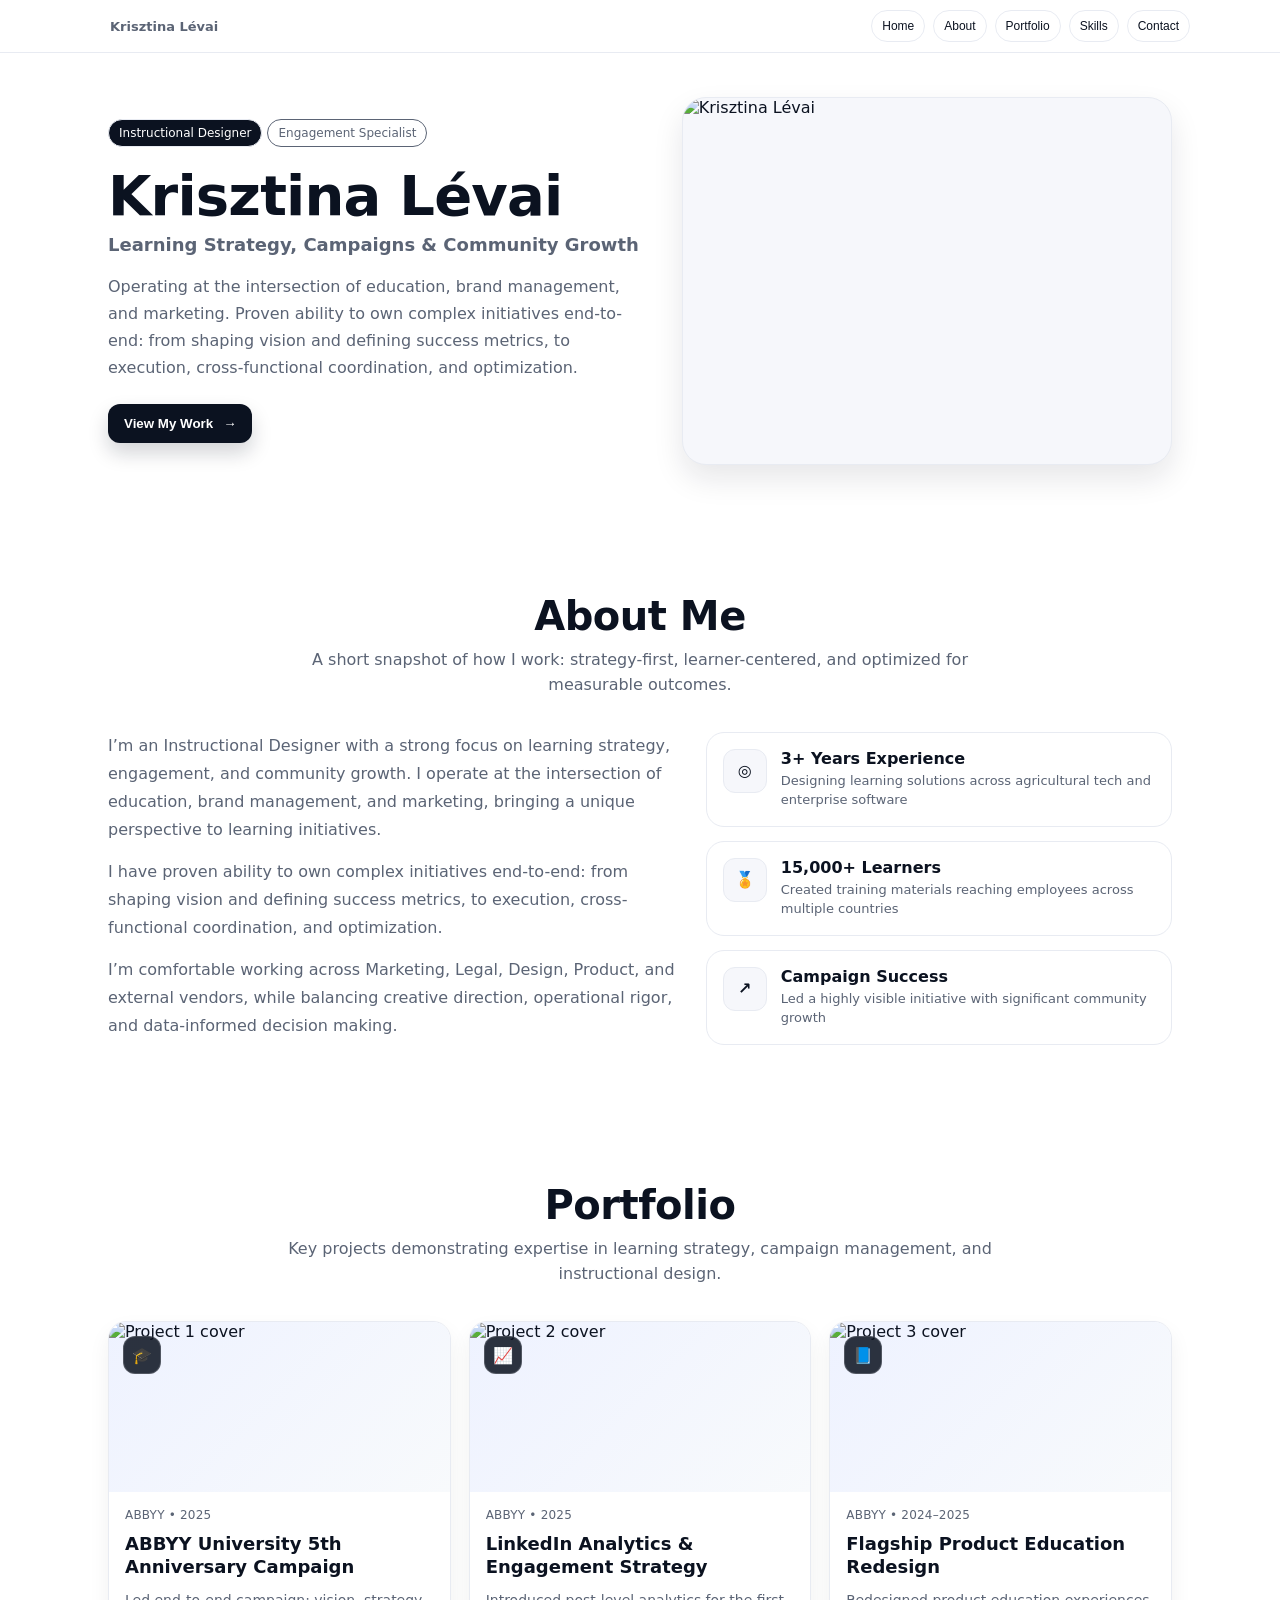
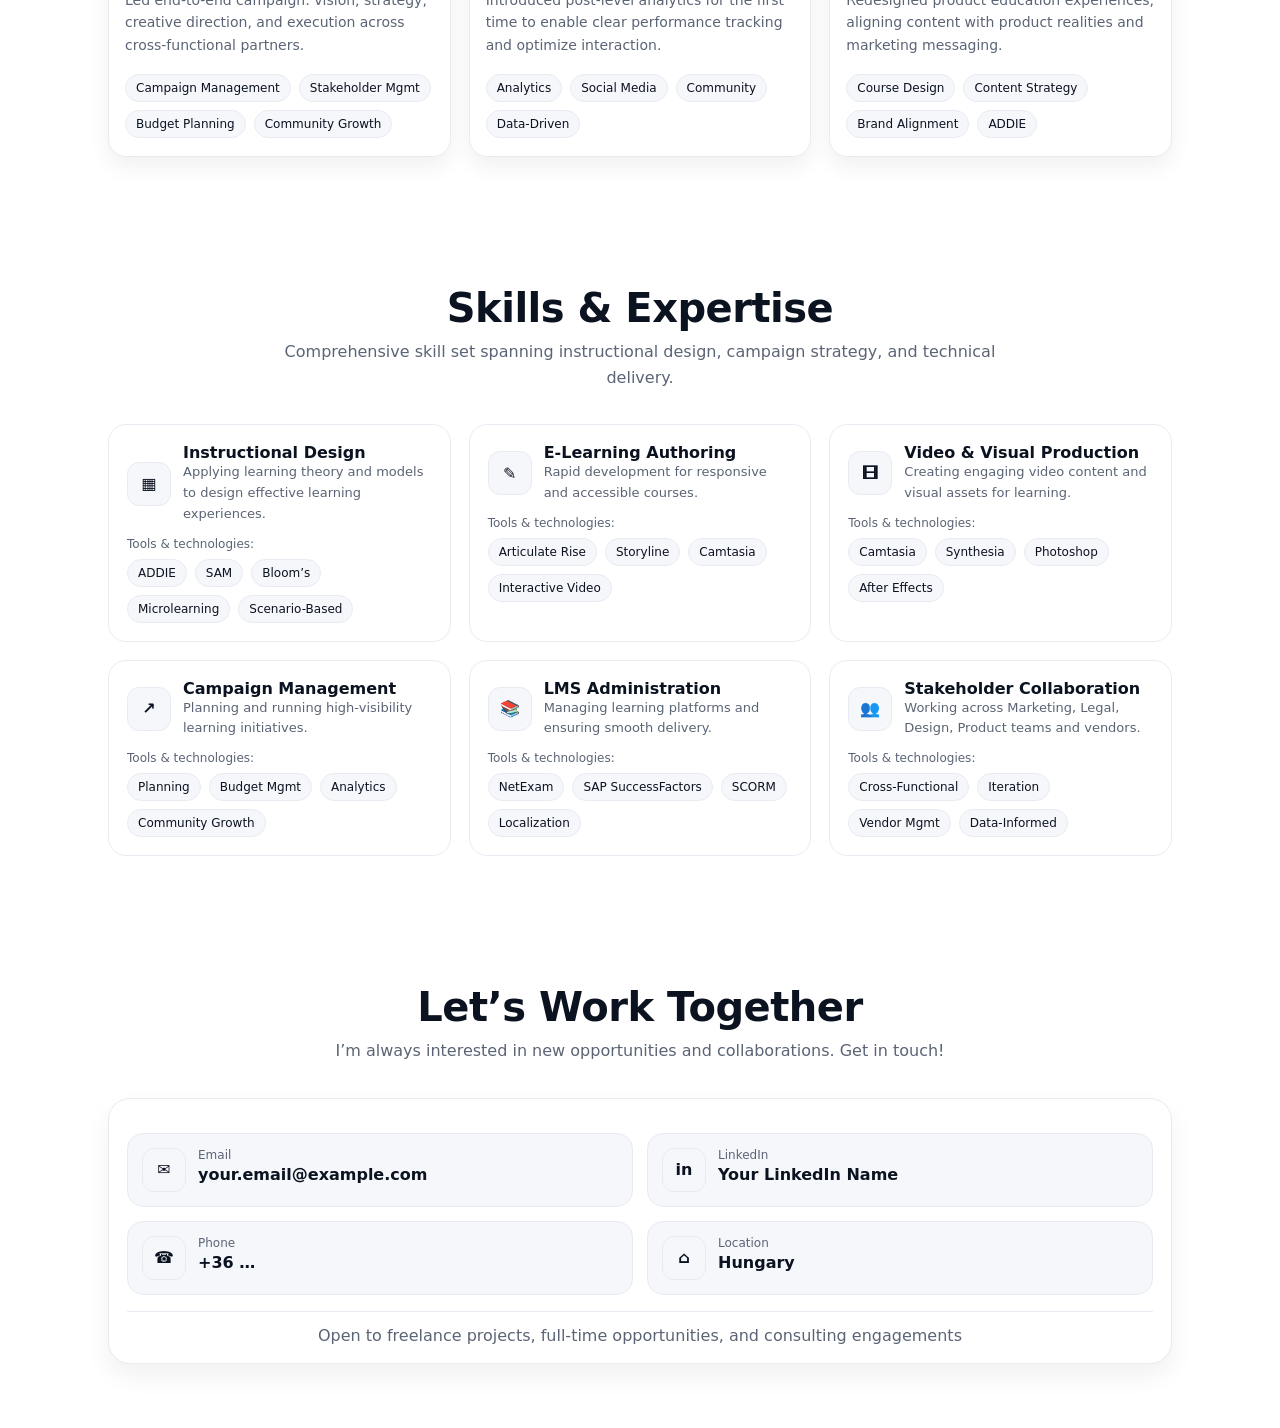
==== index.html @ eacc85f7 "git commit -m "Initial commit"" ====
<!doctype html>
<html lang="en">
<head>
  <meta charset="utf-8" />
  <meta name="viewport" content="width=device-width,initial-scale=1" />
  <title>Krisztina Lévai – Instructional Designer</title>

  <link rel="stylesheet" href="css/styles.css" />
</head>

<body>
  <!-- Sticky quick nav -->
  <header class="topbar">
    <div class="wrap topbar__inner">
      <div class="brand">
        <span class="brand__sub">Krisztina Lévai</span>
      </div>

      <nav class="nav">
        <button class="nav__btn" data-jump="home">Home</button>
        <button class="nav__btn" data-jump="about">About</button>
        <button class="nav__btn" data-jump="portfolio">Portfolio</button>
        <button class="nav__btn" data-jump="skills">Skills</button>
        <button class="nav__btn" data-jump="contact">Contact</button>
      </nav>
    </div>
  </header>

  <!-- HERO -->
  <main>
    <section id="home" class="section hero">
      <div class="wrap hero__grid">
        <div>
          <span class="pill pill--inline">Instructional Designer</span><span class="pill pill--secondary">Engagement Specialist</span>

          <h1 class="hero__title">Krisztina Lévai</h1>
          <p class="hero__subtitle">Learning Strategy, Campaigns &amp; Community Growth</p>

          <p class="hero__lead">
            Operating at the intersection of education, brand management, and marketing.
            Proven ability to own complex initiatives end-to-end: from shaping vision and defining
            success metrics, to execution, cross-functional coordination, and optimization.
          </p>

          <button class="btn" data-jump="portfolio" aria-label="View My Work">
            <span>View My Work</span> →
          </button>
        </div>

        <div class="photo" aria-label="Profile image">
          <img src="assets/PFP.jpeg" alt="Krisztina Lévai" />
        </div>
      </div>
    </section>

    <!-- ABOUT -->
    <section id="about" class="section">
      <div class="wrap">
        <h2 class="section__title">About Me</h2>
        <p class="section__note">
          A short snapshot of how I work: strategy-first, learner-centered, and optimized for measurable outcomes.
        </p>

        <div class="about__grid">
          <div class="about__text">
            <p>
              I’m an Instructional Designer with a strong focus on learning strategy, engagement,
              and community growth. I operate at the intersection of education, brand management,
              and marketing, bringing a unique perspective to learning initiatives.
            </p>
            <p>
              I have proven ability to own complex initiatives end-to-end: from shaping vision and
              defining success metrics, to execution, cross-functional coordination, and optimization.
            </p>
            <p>
              I’m comfortable working across Marketing, Legal, Design, Product, and external vendors,
              while balancing creative direction, operational rigor, and data-informed decision making.
            </p>
          </div>

          <div class="stats">
            <div class="stat">
              <div class="iconBox">◎</div>
              <div>
                <h3>3+ Years Experience</h3>
                <p>Designing learning solutions across agricultural tech and enterprise software</p>
              </div>
            </div>

            <div class="stat">
              <div class="iconBox">🏅</div>
              <div>
                <h3>15,000+ Learners</h3>
                <p>Created training materials reaching employees across multiple countries</p>
              </div>
            </div>

            <div class="stat">
              <div class="iconBox">↗</div>
              <div>
                <h3>Campaign Success</h3>
                <p>Led a highly visible initiative with significant community growth</p>
              </div>
            </div>
          </div>
        </div>

      </div>
    </section>

    <!-- PORTFOLIO -->
    <section id="portfolio" class="section">
      <div class="wrap">
        <h2 class="section__title">Portfolio</h2>
        <p class="section__note">
          Key projects demonstrating expertise in learning strategy, campaign management, and instructional design.
        </p>

        <div class="cards3">
          <article class="card">
            <div class="card__media">
              <img src="assets/images/project1.jpg" alt="Project 1 cover" />
              <div class="badgeIcon">🎓</div>
            </div>
            <div class="card__body">
              <div class="meta">ABBYY • 2025</div>
              <h3>ABBYY University 5th Anniversary Campaign</h3>
              <p>
                Led end-to-end campaign: vision, strategy, creative direction, and execution across cross-functional partners.
              </p>
              <div class="chips">
                <span class="chip">Campaign Management</span>
                <span class="chip">Stakeholder Mgmt</span>
                <span class="chip">Budget Planning</span>
                <span class="chip">Community Growth</span>
              </div>
            </div>
          </article>

          <article class="card">
            <div class="card__media">
              <img src="assets/images/project2.jpg" alt="Project 2 cover" />
              <div class="badgeIcon">📈</div>
            </div>
            <div class="card__body">
              <div class="meta">ABBYY • 2025</div>
              <h3>LinkedIn Analytics &amp; Engagement Strategy</h3>
              <p>
                Introduced post-level analytics for the first time to enable clear performance tracking and optimize interaction.
              </p>
              <div class="chips">
                <span class="chip">Analytics</span>
                <span class="chip">Social Media</span>
                <span class="chip">Community</span>
                <span class="chip">Data-Driven</span>
              </div>
            </div>
          </article>

          <article class="card">
            <div class="card__media">
              <img src="assets/images/project3.jpg" alt="Project 3 cover" />
              <div class="badgeIcon">📘</div>
            </div>
            <div class="card__body">
              <div class="meta">ABBYY • 2024–2025</div>
              <h3>Flagship Product Education Redesign</h3>
              <p>
                Redesigned product education experiences, aligning content with product realities and marketing messaging.
              </p>
              <div class="chips">
                <span class="chip">Course Design</span>
                <span class="chip">Content Strategy</span>
                <span class="chip">Brand Alignment</span>
                <span class="chip">ADDIE</span>
              </div>
            </div>
          </article>
        </div>

      </div>
    </section>

    <!-- SKILLS -->
    <section id="skills" class="section">
      <div class="wrap">
        <h2 class="section__title">Skills &amp; Expertise</h2>
        <p class="section__note">
          Comprehensive skill set spanning instructional design, campaign strategy, and technical delivery.
        </p>

        <div class="skillsGrid">
          <div class="skill">
            <div class="skill__head">
              <div class="iconBox">▦</div>
              <div>
                <h3>Instructional Design</h3>
                <p>Applying learning theory and models to design effective learning experiences.</p>
              </div>
            </div>
            <div class="subLabel">Tools &amp; technologies:</div>
            <div class="chips">
              <span class="chip">ADDIE</span><span class="chip">SAM</span><span class="chip">Bloom’s</span>
              <span class="chip">Microlearning</span><span class="chip">Scenario-Based</span>
            </div>
          </div>

          <div class="skill">
            <div class="skill__head">
              <div class="iconBox">✎</div>
              <div>
                <h3>E-Learning Authoring</h3>
                <p>Rapid development for responsive and accessible courses.</p>
              </div>
            </div>
            <div class="subLabel">Tools &amp; technologies:</div>
            <div class="chips">
              <span class="chip">Articulate Rise</span><span class="chip">Storyline</span><span class="chip">Camtasia</span>
              <span class="chip">Interactive Video</span>
            </div>
          </div>

          <div class="skill">
            <div class="skill__head">
              <div class="iconBox">🎞</div>
              <div>
                <h3>Video &amp; Visual Production</h3>
                <p>Creating engaging video content and visual assets for learning.</p>
              </div>
            </div>
            <div class="subLabel">Tools &amp; technologies:</div>
            <div class="chips">
              <span class="chip">Camtasia</span><span class="chip">Synthesia</span><span class="chip">Photoshop</span>
              <span class="chip">After Effects</span>
            </div>
          </div>

          <div class="skill">
            <div class="skill__head">
              <div class="iconBox">↗</div>
              <div>
                <h3>Campaign Management</h3>
                <p>Planning and running high-visibility learning initiatives.</p>
              </div>
            </div>
            <div class="subLabel">Tools &amp; technologies:</div>
            <div class="chips">
              <span class="chip">Planning</span><span class="chip">Budget Mgmt</span><span class="chip">Analytics</span>
              <span class="chip">Community Growth</span>
            </div>
          </div>

          <div class="skill">
            <div class="skill__head">
              <div class="iconBox">📚</div>
              <div>
                <h3>LMS Administration</h3>
                <p>Managing learning platforms and ensuring smooth delivery.</p>
              </div>
            </div>
            <div class="subLabel">Tools &amp; technologies:</div>
            <div class="chips">
              <span class="chip">NetExam</span><span class="chip">SAP SuccessFactors</span><span class="chip">SCORM</span>
              <span class="chip">Localization</span>
            </div>
          </div>

          <div class="skill">
            <div class="skill__head">
              <div class="iconBox">👥</div>
              <div>
                <h3>Stakeholder Collaboration</h3>
                <p>Working across Marketing, Legal, Design, Product teams and vendors.</p>
              </div>
            </div>
            <div class="subLabel">Tools &amp; technologies:</div>
            <div class="chips">
              <span class="chip">Cross-Functional</span><span class="chip">Iteration</span><span class="chip">Vendor Mgmt</span>
              <span class="chip">Data-Informed</span>
            </div>
          </div>
        </div>

      </div>
    </section>

    <!-- CONTACT -->
    <section id="contact" class="section">
      <div class="wrap">
        <h2 class="section__title">Let’s Work Together</h2>
        <p class="section__note">
          I’m always interested in new opportunities and collaborations. Get in touch!
        </p>

        <div class="contactCard">
          <div class="contactGrid">
            <div class="contactItem">
              <div class="iconBox">✉</div>
              <div>
                <p class="label">Email</p>
                <p class="value">your.email@example.com</p>
              </div>
            </div>

            <div class="contactItem">
              <div class="iconBox">in</div>
              <div>
                <p class="label">LinkedIn</p>
                <p class="value">Your LinkedIn Name</p>
              </div>
            </div>

            <div class="contactItem">
              <div class="iconBox">☎</div>
              <div>
                <p class="label">Phone</p>
                <p class="value">+36 …</p>
              </div>
            </div>

            <div class="contactItem">
              <div class="iconBox">⌂</div>
              <div>
                <p class="label">Location</p>
                <p class="value">Hungary</p>
              </div>
            </div>
          </div>

          <div class="contactFooter">
            Open to freelance projects, full-time opportunities, and consulting engagements
          </div>
        </div>
      </div>
    </section>
  </main>

  <script src="js/main.js"></script>
</body>
</html>
---- css/styles.css ----
:root{
  --bg:#ffffff;
  --ink:#0b1220;
  --muted:#5b6475;
  --line:#e8ebf2;
  --card:#ffffff;
  --soft:#f6f7fb;
  --shadow:0 14px 30px rgba(15, 23, 42, .10);
  --radius:18px;
  --max:1100px;
  --btn:#0b1220;
  --btnText:#ffffff;
}

*{box-sizing:border-box}
html{scroll-behavior:smooth}
body{
  margin:0;
  font-family: ui-sans-serif, system-ui, -apple-system, Segoe UI, Roboto, Helvetica, Arial;
  background:var(--bg);
  color:var(--ink);
}

.wrap{
  max-width:var(--max);
  margin:0 auto;
  padding:0 18px;
}

.section{
  padding:64px 0;
}

/* Topbar */
.topbar{
  position:sticky;
  top:0;
  z-index:50;
  background:rgba(255,255,255,.86);
  backdrop-filter: blur(10px);
  border-bottom:1px solid var(--line);
}
.topbar__inner{
  display:flex;
  gap:10px;
  align-items:center;
  justify-content:space-between;
  padding:10px 0;
}
.brand{display:flex; gap:10px; align-items:center; font-weight:800;}
.brand__sub{font-size:13px;color:var(--muted);font-weight:650;margin-left:20px}

.pill{
  font-size:12px;
  padding:6px 10px;
  border-radius:999px;
  background:#0b1220;
  color:#fff;
  border:1px solid var(--line);
  white-space:nowrap;
  margin-right: 5px;
}
.pill--inline{display:inline-flex; margin-bottom:10px}
.pill--secondary{
  background:transparent;
  border-color:var(--muted);
  color:var(--muted)
}

.nav{display:flex; gap:8px; flex-wrap:wrap; justify-content:flex-end;}
.nav__btn{
  border:1px solid var(--line);
  background:#fff;
  padding:8px 10px;
  border-radius:999px;
  cursor:pointer;
  font-size:12px;
  color:var(--ink);
}
.nav__btn:hover{background:var(--soft)}

/* Hero */
.hero{padding-top:44px}
.hero__grid{
  display:grid;
  grid-template-columns: 1.05fr .95fr;
  gap:32px;
  align-items:center;
}
@media (max-width: 900px){ .hero__grid{grid-template-columns:1fr;} }

.hero__title{
  margin:10px 0 8px;
  font-size:56px;
  line-height:1.05;
  letter-spacing:-.8px;
}
@media (max-width: 600px){ .hero__title{font-size:40px;} }

.hero__subtitle{
  font-size:18px;
  color:var(--muted);
  margin:0 0 18px;
  font-weight:650;
}
.hero__lead{
  color:var(--muted);
  line-height:1.7;
  margin:0 0 22px;
  max-width:54ch;
}

.btn{
  display:inline-flex;
  align-items:center;
  gap:10px;
  border:0;
  background:var(--btn);
  color:var(--btnText);
  padding:12px 16px;
  border-radius:12px;
  cursor:pointer;
  font-weight:750;
  box-shadow:0 10px 20px rgba(11,18,32,.18);
}

.photo{
  width:100%;
  border-radius:24px;
  overflow:hidden;
  background:var(--soft);
  border:1px solid var(--line);
  box-shadow: var(--shadow);
  aspect-ratio: 4 / 3;
}
.photo img{
  width:100%;
  height:100%;
  object-fit:cover;
  object-position: center 30%;
  display:block;
}

/* Section headings */
.section__title{
  font-size:40px;
  margin:0 0 8px;
  letter-spacing:-.5px;
  text-align:center;
}
.section__note{
  margin:0 auto 34px;
  color:var(--muted);
  text-align:center;
  max-width:70ch;
  line-height:1.6;
}

/* About */
.about__grid{
  display:grid;
  grid-template-columns: 1.1fr .9fr;
  gap:28px;
  align-items:start;
}
@media (max-width: 900px){ .about__grid{grid-template-columns:1fr;} }

.about__text p{
  color:var(--muted);
  line-height:1.75;
  margin:0 0 14px;
}

.stats{display:grid; gap:14px;}
.stat{
  border:1px solid var(--line);
  border-radius: var(--radius);
  background:#fff;
  padding:16px;
  display:flex;
  gap:14px;
  align-items:flex-start;
}
.iconBox{
  width:44px; height:44px;
  border-radius:12px;
  background:var(--soft);
  border:1px solid var(--line);
  display:flex;
  align-items:center;
  justify-content:center;
  flex:0 0 auto;
  font-weight:900;
  color:var(--ink);
}
.stat h3{margin:0; font-size:16px;}
.stat p{margin:3px 0 0; font-size:13px; color:var(--muted); line-height:1.5;}

/* Portfolio cards */
.cards3{
  display:grid;
  grid-template-columns: repeat(3, 1fr);
  gap:18px;
}
@media (max-width: 980px){ .cards3{grid-template-columns:1fr;} }

.card{
  border:1px solid var(--line);
  border-radius: var(--radius);
  background:var(--card);
  overflow:hidden;
  box-shadow: 0 10px 22px rgba(15,23,42,.06);
  display:flex;
  flex-direction:column;
  min-height:420px;
}
.card__media{
  position:relative;
  height:170px;
  background:linear-gradient(135deg, #eef2ff, #f8fafc);
}
.card__media img{
  width:100%;
  height:100%;
  object-fit:cover;
  display:block;
}
.badgeIcon{
  position:absolute;
  left:14px; top:14px;
  width:38px; height:38px;
  border-radius:12px;
  display:flex;
  align-items:center;
  justify-content:center;
  background:rgba(11,18,32,.86);
  color:#fff;
  font-weight:900;
  border:1px solid rgba(255,255,255,.18);
}
.card__body{
  padding:16px 16px 18px;
  display:flex;
  flex-direction:column;
  gap:10px;
  flex:1;
}
.meta{
  font-size:12px;
  color:var(--muted);
  letter-spacing:.2px;
  text-transform:uppercase;
}
.card h3{margin:0; font-size:18px; line-height:1.3;}
.card p{margin:0; color:var(--muted); line-height:1.6; font-size:14px;}

/* Chips */
.chips{
  margin-top:auto;
  display:flex;
  flex-wrap:wrap;
  gap:8px;
  padding-top:8px;
}
.chip{
  font-size:12px;
  padding:6px 10px;
  border-radius:999px;
  border:1px solid var(--line);
  background:var(--soft);
  color:var(--ink);
  white-space:nowrap;
}

/* Skills */
.skillsGrid{
  display:grid;
  grid-template-columns: repeat(3, 1fr);
  gap:18px;
  margin-top:22px;
}
@media (max-width: 980px){ .skillsGrid{grid-template-columns:1fr;} }

.skill{
  border:1px solid var(--line);
  border-radius: var(--radius);
  background:#fff;
  padding:18px;
}
.skill__head{
  display:flex;
  align-items:center;
  gap:12px;
  margin-bottom:10px;
}
.skill h3{margin:0; font-size:16px;}
.skill p{margin:0; color:var(--muted); line-height:1.6; font-size:13px;}
.subLabel{
  margin-top:12px;
  font-size:12px;
  color:var(--muted);
}

/* Contact */
.contactCard{
  border:1px solid var(--line);
  border-radius: 22px;
  padding:18px;
  background:#fff;
  box-shadow: 0 12px 26px rgba(15,23,42,.06);
}
.contactGrid{
  display:grid;
  grid-template-columns: repeat(2, 1fr);
  gap:14px;
  margin-top:16px;
}
@media (max-width: 760px){ .contactGrid{grid-template-columns:1fr;} }

.contactItem{
  border:1px solid var(--line);
  border-radius:16px;
  padding:14px;
  display:flex;
  gap:12px;
  align-items:flex-start;
  background:var(--soft);
}
.label{font-size:12px; color:var(--muted); margin:0 0 3px;}
.value{margin:0; font-weight:800;}

.contactFooter{
  margin-top:16px;
  padding-top:14px;
  border-top:1px solid var(--line);
  text-align:center;
  color:var(--muted);
}

/* Jump highlight */
.flash{animation: flash 1.2s ease-in-out;}
@keyframes flash{
  0%{box-shadow:0 0 0 rgba(0,0,0,0)}
  25%{box-shadow:0 0 0 6px rgba(11,18,32,.08)}
  100%{box-shadow:0 0 0 rgba(0,0,0,0)}
}
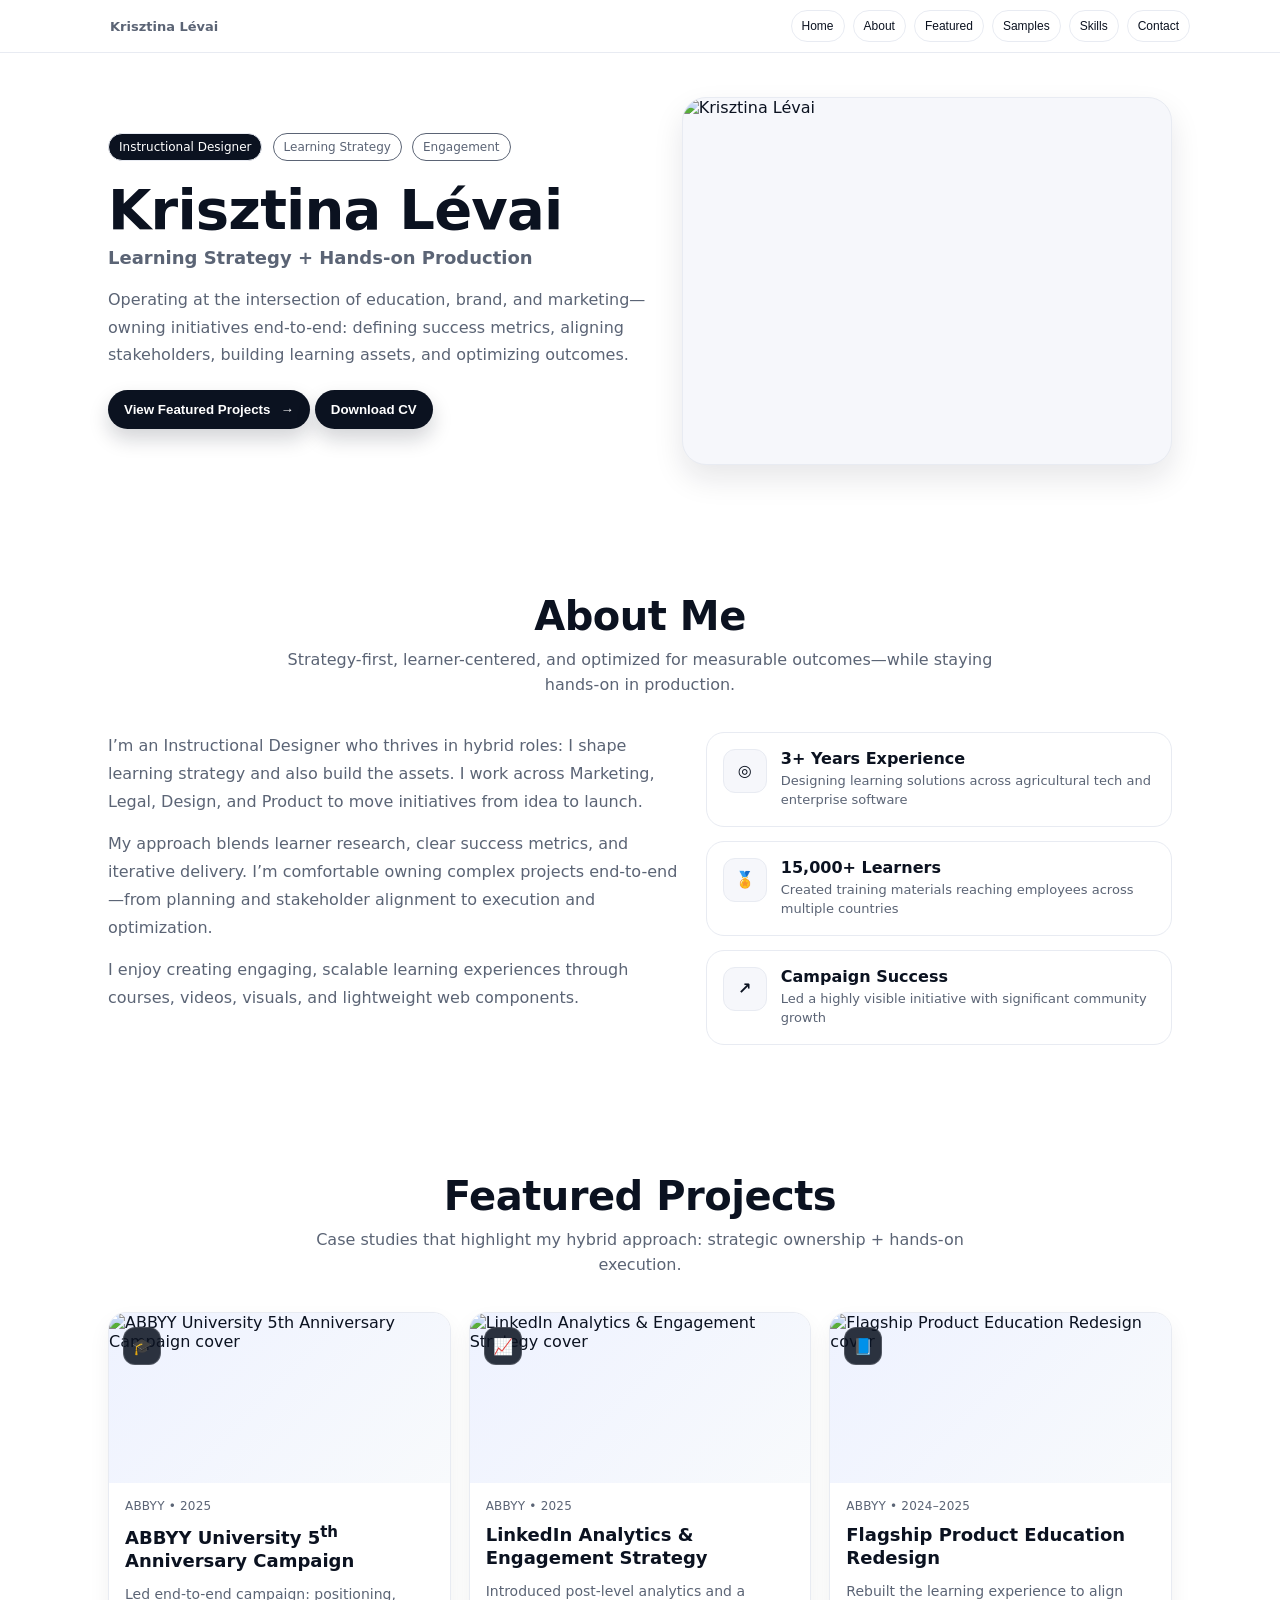
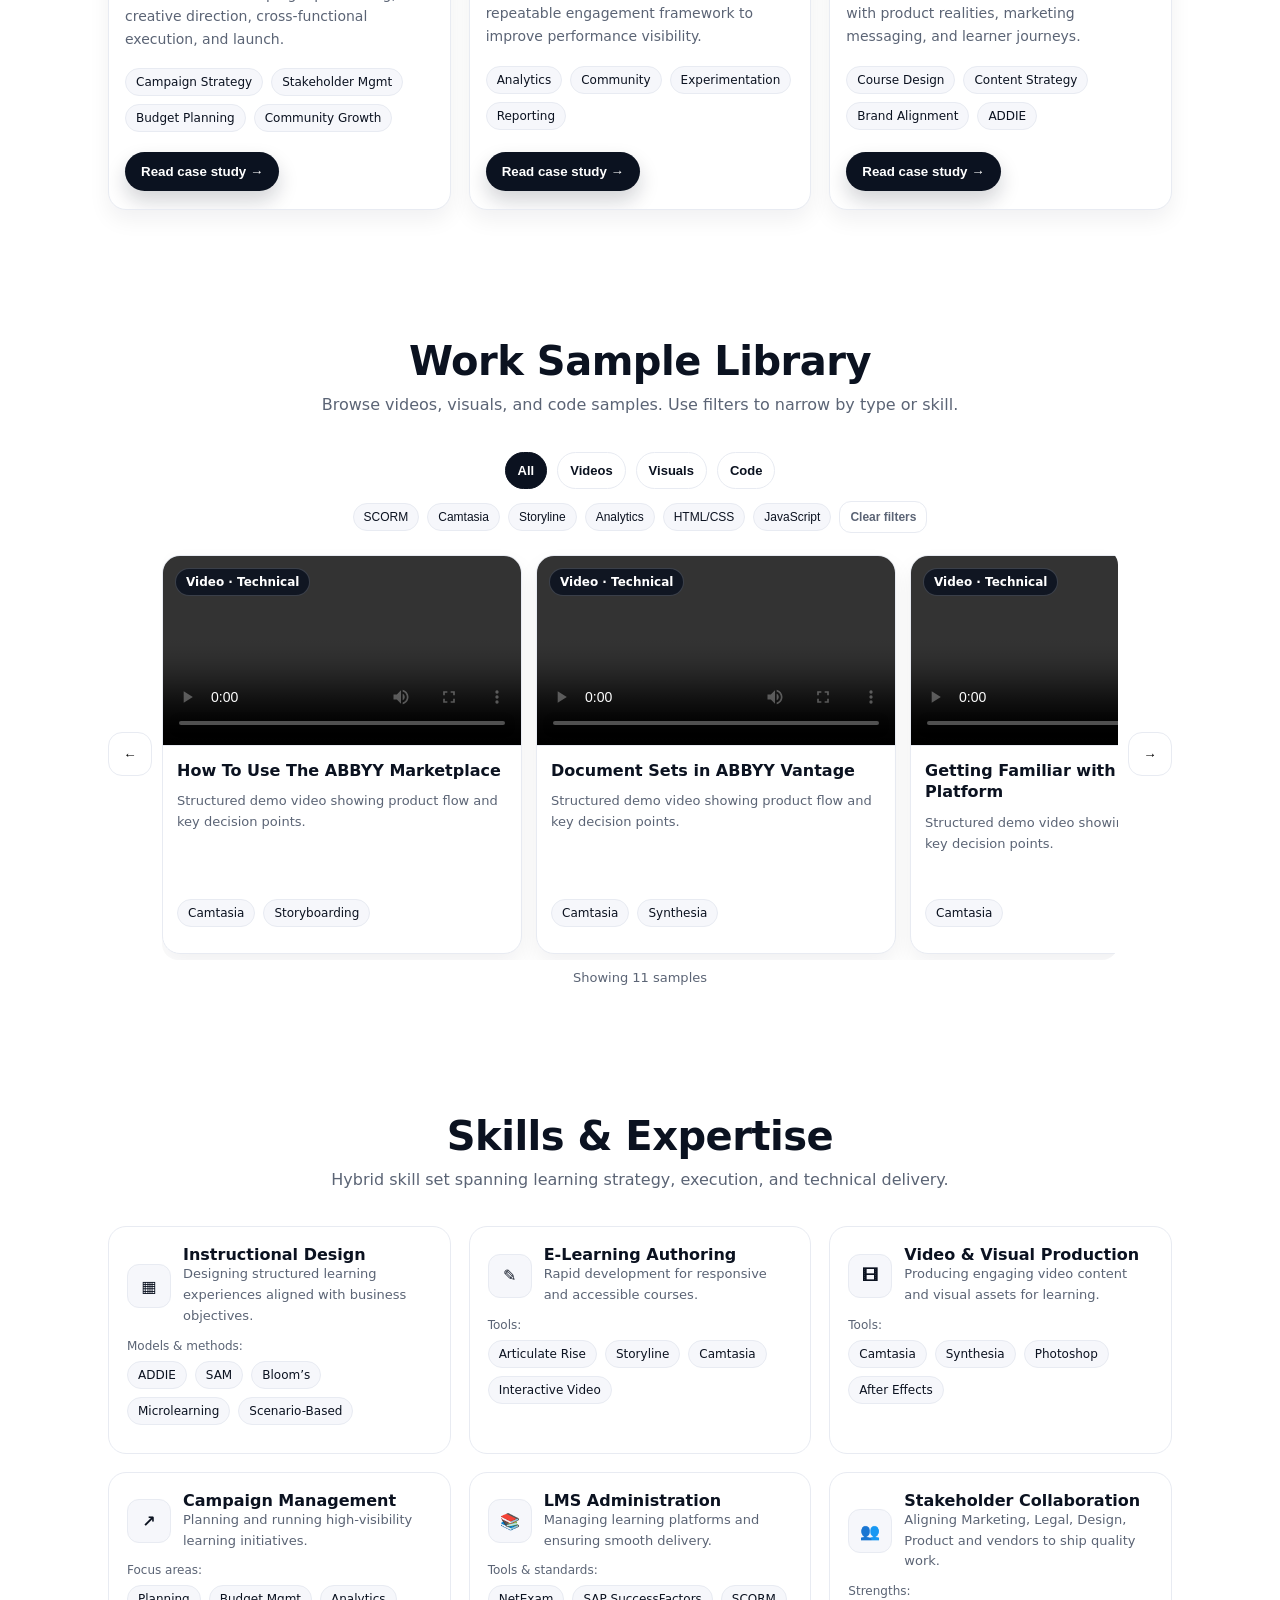
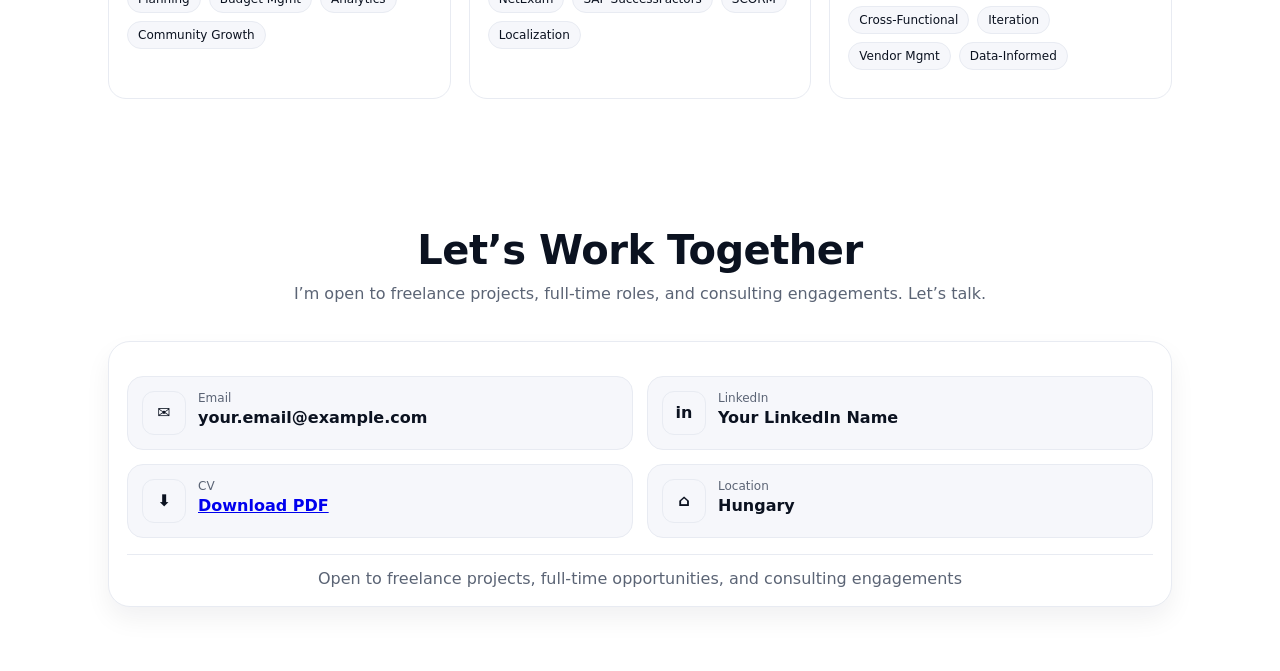
==== commit 43f5ecc3: "Add video assets and update work sample library with new videos and skills." ====
--- a/index.html
+++ b/index.html
@@ -19,32 +19,41 @@
       <nav class="nav">
         <button class="nav__btn" data-jump="home">Home</button>
         <button class="nav__btn" data-jump="about">About</button>
-        <button class="nav__btn" data-jump="portfolio">Portfolio</button>
+        <button class="nav__btn" data-jump="featured">Featured</button>
+        <button class="nav__btn" data-jump="library">Samples</button>
         <button class="nav__btn" data-jump="skills">Skills</button>
         <button class="nav__btn" data-jump="contact">Contact</button>
       </nav>
     </div>
   </header>
 
-  <!-- HERO -->
   <main>
+    <!-- HERO -->
     <section id="home" class="section hero">
       <div class="wrap hero__grid">
         <div>
-          <span class="pill pill--inline">Instructional Designer</span><span class="pill pill--secondary">Engagement Specialist</span>
+          <span class="pill pill--inline">Instructional Designer</span>
+          <span class="pill pill--secondary">Learning Strategy</span>
+          <span class="pill pill--secondary">Engagement</span>
 
           <h1 class="hero__title">Krisztina Lévai</h1>
-          <p class="hero__subtitle">Learning Strategy, Campaigns &amp; Community Growth</p>
+          <p class="hero__subtitle">Learning Strategy + Hands-on Production</p>
 
           <p class="hero__lead">
-            Operating at the intersection of education, brand management, and marketing.
-            Proven ability to own complex initiatives end-to-end: from shaping vision and defining
-            success metrics, to execution, cross-functional coordination, and optimization.
+            Operating at the intersection of education, brand, and marketing—owning initiatives end-to-end:
+            defining success metrics, aligning stakeholders, building learning assets, and optimizing outcomes.
           </p>
 
-          <button class="btn" data-jump="portfolio" aria-label="View My Work">
-            <span>View My Work</span> →
-          </button>
+          <div class="hero__ctaRow">
+            <button class="btn" data-jump="featured" aria-label="View Featured Projects">
+              <span>View Featured Projects</span> →
+            </button>
+
+            <!-- CV download (replace path + filename) -->
+            <button class="btn" onclick="window.open('assets/Krisztina_Levai_CV.pdf', '_blank')">
+              Download CV
+            </button>
+          </div>
         </div>
 
         <div class="photo" aria-label="Profile image">
@@ -58,23 +67,21 @@
       <div class="wrap">
         <h2 class="section__title">About Me</h2>
         <p class="section__note">
-          A short snapshot of how I work: strategy-first, learner-centered, and optimized for measurable outcomes.
+          Strategy-first, learner-centered, and optimized for measurable outcomes—while staying hands-on in production.
         </p>
 
         <div class="about__grid">
           <div class="about__text">
             <p>
-              I’m an Instructional Designer with a strong focus on learning strategy, engagement,
-              and community growth. I operate at the intersection of education, brand management,
-              and marketing, bringing a unique perspective to learning initiatives.
+              I’m an Instructional Designer who thrives in hybrid roles: I shape learning strategy and also build the assets.
+              I work across Marketing, Legal, Design, and Product to move initiatives from idea to launch.
             </p>
             <p>
-              I have proven ability to own complex initiatives end-to-end: from shaping vision and
-              defining success metrics, to execution, cross-functional coordination, and optimization.
+              My approach blends learner research, clear success metrics, and iterative delivery. I’m comfortable owning
+              complex projects end-to-end—from planning and stakeholder alignment to execution and optimization.
             </p>
             <p>
-              I’m comfortable working across Marketing, Legal, Design, Product, and external vendors,
-              while balancing creative direction, operational rigor, and data-informed decision making.
+              I enjoy creating engaging, scalable learning experiences through courses, videos, visuals, and lightweight web components.
             </p>
           </div>
 
@@ -108,85 +115,154 @@
       </div>
     </section>
 
-    <!-- PORTFOLIO -->
-    <section id="portfolio" class="section">
+    <!-- FEATURED PROJECTS -->
+    <section id="featured" class="section">
       <div class="wrap">
-        <h2 class="section__title">Portfolio</h2>
+        <h2 class="section__title">Featured Projects</h2>
         <p class="section__note">
-          Key projects demonstrating expertise in learning strategy, campaign management, and instructional design.
+          Case studies that highlight my hybrid approach: strategic ownership + hands-on execution.
         </p>
 
         <div class="cards3">
           <article class="card">
             <div class="card__media">
-              <img src="assets/images/project1.jpg" alt="Project 1 cover" />
+              <img src="assets/5th anniversary thumbnail.png" alt="ABBYY University 5th Anniversary Campaign cover" />
               <div class="badgeIcon">🎓</div>
             </div>
             <div class="card__body">
               <div class="meta">ABBYY • 2025</div>
-              <h3>ABBYY University 5th Anniversary Campaign</h3>
+              <h3>ABBYY University 5<sup>th</sup> Anniversary Campaign</h3>
               <p>
-                Led end-to-end campaign: vision, strategy, creative direction, and execution across cross-functional partners.
+                Led end-to-end campaign: positioning, creative direction, cross-functional execution, and launch.
               </p>
+
+              
+
               <div class="chips">
-                <span class="chip">Campaign Management</span>
+                <span class="chip">Campaign Strategy</span>
                 <span class="chip">Stakeholder Mgmt</span>
                 <span class="chip">Budget Planning</span>
                 <span class="chip">Community Growth</span>
               </div>
-            </div>
+              <div class="card__actions">
+                <button class="btn" onclick="window.location.href='case-studies/product-education.html'">
+                  Read case study →
+                </button>
+            </div>
+            
           </article>
 
           <article class="card">
             <div class="card__media">
-              <img src="assets/images/project2.jpg" alt="Project 2 cover" />
+              <img src="https://images.unsplash.com/photo-1516383274235-5f42d6c6426d?q=80&w=1748&auto=format&fit=crop&ixlib=rb-4.1.0&ixid=M3wxMjA3fDB8MHxwaG90by1wYWdlfHx8fGVufDB8fHx8fA%3D%3D" alt="LinkedIn Analytics & Engagement Strategy cover" />
               <div class="badgeIcon">📈</div>
             </div>
             <div class="card__body">
               <div class="meta">ABBYY • 2025</div>
               <h3>LinkedIn Analytics &amp; Engagement Strategy</h3>
               <p>
-                Introduced post-level analytics for the first time to enable clear performance tracking and optimize interaction.
+                Introduced post-level analytics and a repeatable engagement framework to improve performance visibility.
               </p>
+
               <div class="chips">
                 <span class="chip">Analytics</span>
-                <span class="chip">Social Media</span>
                 <span class="chip">Community</span>
-                <span class="chip">Data-Driven</span>
-              </div>
-            </div>
+                <span class="chip">Experimentation</span>
+                <span class="chip">Reporting</span>
+              </div>
+               <div class="card__actions">
+                <button class="btn" onclick="window.location.href='case-studies/product-education.html'">
+                  Read case study →
+                </button>
+            </div>
+            
           </article>
 
           <article class="card">
             <div class="card__media">
-              <img src="assets/images/project3.jpg" alt="Project 3 cover" />
+              <img src="https://images.unsplash.com/photo-1476357471311-43c0db9fb2b4?q=80&w=1740&auto=format&fit=crop&ixlib=rb-4.1.0&ixid=M3wxMjA3fDB8MHxwaG90by1wYWdlfHx8fGVufDB8fHx8fA%3D%3D" alt="Flagship Product Education Redesign cover" />
               <div class="badgeIcon">📘</div>
             </div>
             <div class="card__body">
               <div class="meta">ABBYY • 2024–2025</div>
               <h3>Flagship Product Education Redesign</h3>
               <p>
-                Redesigned product education experiences, aligning content with product realities and marketing messaging.
+                Rebuilt the learning experience to align with product realities, marketing messaging, and learner journeys.
               </p>
+
+              
+
               <div class="chips">
                 <span class="chip">Course Design</span>
                 <span class="chip">Content Strategy</span>
                 <span class="chip">Brand Alignment</span>
                 <span class="chip">ADDIE</span>
               </div>
+              <div class="card__actions">
+                <button class="btn" onclick="window.location.href='case-studies/product-education.html'">
+                  Read case study →
+                </button>
+              </div>
             </div>
           </article>
         </div>
-
       </div>
     </section>
+
+    <!-- WORK SAMPLE LIBRARY (in-page carousel + filters) -->
+<section id="library" class="section">
+  <div class="wrap">
+    <h2 class="section__title">Work Sample Library</h2>
+    <p class="section__note">
+      Browse videos, visuals, and code samples. Use filters to narrow by type or skill.
+    </p>
+
+    <!-- Filters -->
+    <div class="libraryToolbar" aria-label="Work sample filters">
+      <div class="libraryFilters">
+        <button class="filterBtn is-active" type="button" data-filter-type="all">All</button>
+        <button class="filterBtn" type="button" data-filter-type="video">Videos</button>
+        <button class="filterBtn" type="button" data-filter-type="visual">Visuals</button>
+        <button class="filterBtn" type="button" data-filter-type="code">Code</button>
+      </div>
+
+      <!-- Skill pills (multi-select) -->
+      <div class="librarySkillFilters" aria-label="Skill filters">
+        <button class="chip chip--filter" type="button" data-filter-skill="SCORM">SCORM</button>
+        <button class="chip chip--filter" type="button" data-filter-skill="Camtasia">Camtasia</button>
+        <button class="chip chip--filter" type="button" data-filter-skill="Storyline">Storyline</button>
+        <button class="chip chip--filter" type="button" data-filter-skill="Analytics">Analytics</button>
+        <button class="chip chip--filter" type="button" data-filter-skill="HTML/CSS">HTML/CSS</button>
+        <button class="chip chip--filter" type="button" data-filter-skill="JavaScript">JavaScript</button>
+
+        <button class="filterClear" type="button" data-filter-clear>
+          Clear filters
+        </button>
+      </div>
+    </div>
+
+    <!-- Carousel -->
+    <div class="carousel" aria-label="Work samples carousel">
+      <button class="carousel__nav" type="button" data-carousel-prev aria-label="Previous samples">←</button>
+
+      <div class="carousel__track" id="samplesTrack" tabindex="0" aria-label="Samples">
+        <!-- JS will render cards here -->
+      </div>
+
+      <button class="carousel__nav" type="button" data-carousel-next aria-label="Next samples">→</button>
+    </div>
+
+    <p class="libraryMeta" id="samplesMeta" aria-live="polite"></p>
+  </div>
+</section>
+
 
     <!-- SKILLS -->
     <section id="skills" class="section">
       <div class="wrap">
         <h2 class="section__title">Skills &amp; Expertise</h2>
         <p class="section__note">
-          Comprehensive skill set spanning instructional design, campaign strategy, and technical delivery.
+          Hybrid skill set spanning learning strategy, execution, and technical delivery.
         </p>
 
         <div class="skillsGrid">
@@ -195,10 +271,10 @@
               <div class="iconBox">▦</div>
               <div>
                 <h3>Instructional Design</h3>
-                <p>Applying learning theory and models to design effective learning experiences.</p>
-              </div>
-            </div>
-            <div class="subLabel">Tools &amp; technologies:</div>
+                <p>Designing structured learning experiences aligned with business objectives.</p>
+              </div>
+            </div>
+            <div class="subLabel">Models &amp; methods:</div>
             <div class="chips">
               <span class="chip">ADDIE</span><span class="chip">SAM</span><span class="chip">Bloom’s</span>
               <span class="chip">Microlearning</span><span class="chip">Scenario-Based</span>
@@ -213,7 +289,7 @@
                 <p>Rapid development for responsive and accessible courses.</p>
               </div>
             </div>
-            <div class="subLabel">Tools &amp; technologies:</div>
+            <div class="subLabel">Tools:</div>
             <div class="chips">
               <span class="chip">Articulate Rise</span><span class="chip">Storyline</span><span class="chip">Camtasia</span>
               <span class="chip">Interactive Video</span>
@@ -225,10 +301,10 @@
               <div class="iconBox">🎞</div>
               <div>
                 <h3>Video &amp; Visual Production</h3>
-                <p>Creating engaging video content and visual assets for learning.</p>
-              </div>
-            </div>
-            <div class="subLabel">Tools &amp; technologies:</div>
+                <p>Producing engaging video content and visual assets for learning.</p>
+              </div>
+            </div>
+            <div class="subLabel">Tools:</div>
             <div class="chips">
               <span class="chip">Camtasia</span><span class="chip">Synthesia</span><span class="chip">Photoshop</span>
               <span class="chip">After Effects</span>
@@ -243,7 +319,7 @@
                 <p>Planning and running high-visibility learning initiatives.</p>
               </div>
             </div>
-            <div class="subLabel">Tools &amp; technologies:</div>
+            <div class="subLabel">Focus areas:</div>
             <div class="chips">
               <span class="chip">Planning</span><span class="chip">Budget Mgmt</span><span class="chip">Analytics</span>
               <span class="chip">Community Growth</span>
@@ -258,7 +334,7 @@
                 <p>Managing learning platforms and ensuring smooth delivery.</p>
               </div>
             </div>
-            <div class="subLabel">Tools &amp; technologies:</div>
+            <div class="subLabel">Tools &amp; standards:</div>
             <div class="chips">
               <span class="chip">NetExam</span><span class="chip">SAP SuccessFactors</span><span class="chip">SCORM</span>
               <span class="chip">Localization</span>
@@ -270,10 +346,10 @@
               <div class="iconBox">👥</div>
               <div>
                 <h3>Stakeholder Collaboration</h3>
-                <p>Working across Marketing, Legal, Design, Product teams and vendors.</p>
-              </div>
-            </div>
-            <div class="subLabel">Tools &amp; technologies:</div>
+                <p>Aligning Marketing, Legal, Design, Product and vendors to ship quality work.</p>
+              </div>
+            </div>
+            <div class="subLabel">Strengths:</div>
             <div class="chips">
               <span class="chip">Cross-Functional</span><span class="chip">Iteration</span><span class="chip">Vendor Mgmt</span>
               <span class="chip">Data-Informed</span>
@@ -289,7 +365,7 @@
       <div class="wrap">
         <h2 class="section__title">Let’s Work Together</h2>
         <p class="section__note">
-          I’m always interested in new opportunities and collaborations. Get in touch!
+          I’m open to freelance projects, full-time roles, and consulting engagements. Let’s talk.
         </p>
 
         <div class="contactCard">
@@ -311,10 +387,10 @@
             </div>
 
             <div class="contactItem">
-              <div class="iconBox">☎</div>
-              <div>
-                <p class="label">Phone</p>
-                <p class="value">+36 …</p>
+              <div class="iconBox">⬇</div>
+              <div>
+                <p class="label">CV</p>
+                <p class="value"><a href="assets/Krisztina_Levai_CV.pdf" download>Download PDF</a></p>
               </div>
             </div>
 
--- a/css/styles.css
+++ b/css/styles.css
@@ -118,7 +118,7 @@
   background:var(--btn);
   color:var(--btnText);
   padding:12px 16px;
-  border-radius:12px;
+  border-radius:30px;
   cursor:pointer;
   font-weight:750;
   box-shadow:0 10px 20px rgba(11,18,32,.18);
@@ -225,6 +225,14 @@
   object-fit:cover;
   display:block;
 }
+
+.card__actions{
+  margin-top:auto;
+  
+}
+
+
+
 .badgeIcon{
   position:absolute;
   left:14px; top:14px;
@@ -261,6 +269,7 @@
   flex-wrap:wrap;
   gap:8px;
   padding-top:8px;
+  margin-bottom: 10px;
 }
 .chip{
   font-size:12px;
@@ -344,3 +353,193 @@
   25%{box-shadow:0 0 0 6px rgba(11,18,32,.08)}
   100%{box-shadow:0 0 0 rgba(0,0,0,0)}
 }
+/* ================================
+   WORK SAMPLE LIBRARY (carousel + filters)
+   Add at end of styles.css
+================================ */
+
+/* Toolbar */
+.libraryToolbar{
+  display:flex;
+  flex-direction:column;
+  gap:12px;
+  margin:18px 0 16px;
+}
+
+.libraryFilters{
+  display:flex;
+  gap:10px;
+  flex-wrap:wrap;
+  justify-content:center;
+}
+
+.filterBtn{
+  border:1px solid var(--line);
+  background:#fff;
+  padding:10px 12px;
+  border-radius:999px;
+  cursor:pointer;
+  font-size:13px;
+  font-weight:800;
+  color:var(--ink);
+}
+
+.filterBtn:hover{ background:var(--soft); }
+
+.filterBtn.is-active{
+  background:var(--ink);
+  color:#fff;
+  border-color:var(--ink);
+}
+
+/* Skill filter chips (toggle) */
+.chip--filter{
+  cursor:pointer;
+  user-select:none;
+}
+
+.chip--filter.is-active{
+  background:var(--ink);
+  color:#fff;
+  border-color:var(--ink);
+}
+
+.librarySkillFilters{
+  display:flex;
+  gap:8px;
+  flex-wrap:wrap;
+  justify-content:center;
+  align-items:center;
+}
+
+.filterClear{
+  border:1px solid var(--line);
+  background:transparent;
+  padding:8px 10px;
+  border-radius:12px;
+  cursor:pointer;
+  font-size:12px;
+  font-weight:800;
+  color:var(--muted);
+}
+
+.filterClear:hover{ background:var(--soft); }
+
+/* Carousel layout */
+.carousel{
+  display:grid;
+  grid-template-columns: 44px 1fr 44px;
+  gap:10px;
+  align-items:center;
+}
+
+.carousel__nav{
+  width:44px;
+  height:44px;
+  border-radius:14px;
+  border:1px solid var(--line);
+  background:#fff;
+  cursor:pointer;
+  font-weight:900;
+}
+
+.carousel__nav:hover{ background:var(--soft); }
+.carousel__nav:disabled{ opacity:.4; cursor:not-allowed; }
+
+.carousel__track{
+  display:flex;
+  gap:14px;
+  overflow:auto;
+  scroll-behavior:smooth;
+  padding:6px 4px;
+  scroll-snap-type:x mandatory;
+  -webkit-overflow-scrolling:touch;
+  border-radius:16px;
+}
+
+.carousel__track::-webkit-scrollbar{ height:10px; }
+.carousel__track::-webkit-scrollbar-thumb{ background:rgba(11,18,32,.15); border-radius:999px; }
+
+.sampleCard{
+  flex: 0 0 min(360px, 84vw);
+  border:1px solid var(--line);
+  border-radius: var(--radius);
+  background:#fff;
+  overflow:hidden;
+  box-shadow: 0 10px 22px rgba(15,23,42,.06);
+  scroll-snap-align:start;
+  display:flex;
+  flex-direction:column;
+}
+
+.sampleCard__media{
+  height:190px;
+  background:var(--soft);
+  border-bottom:1px solid var(--line);
+  position:relative;
+}
+
+.sampleCard__media img,
+.sampleCard__media video{
+  width:100%;
+  height:100%;
+  object-fit:cover;
+  display:block;
+}
+
+.sampleBadge{
+  position:absolute;
+  left:12px;
+  top:12px;
+  padding:6px 10px;
+  border-radius:999px;
+  background:rgba(11,18,32,.86);
+  color:#fff;
+  font-size:12px;
+  font-weight:900;
+  border:1px solid rgba(255,255,255,.18);
+}
+
+.sampleCard__body{
+  padding:14px 14px 16px;
+  display:flex;
+  flex-direction:column;
+  gap:10px;
+  flex:1;
+}
+
+.sampleCard__title{
+  margin:0;
+  font-size:16px;
+  line-height:1.35;
+}
+
+.sampleCard__desc{
+  margin:0;
+  color:var(--muted);
+  line-height:1.6;
+  font-size:13px;
+}
+
+.sampleCard__ctaRow{
+  display:flex;
+  gap:10px;
+  align-items:center;
+  margin-top:2px;
+}
+
+.sampleLink{
+  font-weight:900;
+  color:var(--ink);
+  text-decoration:none;
+  border-bottom:1px solid rgba(11,18,32,.25);
+}
+
+.sampleLink:hover{ border-bottom-color: rgba(11,18,32,.75); }
+
+.libraryMeta{
+  margin:10px 0 0;
+  text-align:center;
+  color:var(--muted);
+  font-size:13px;
+}
